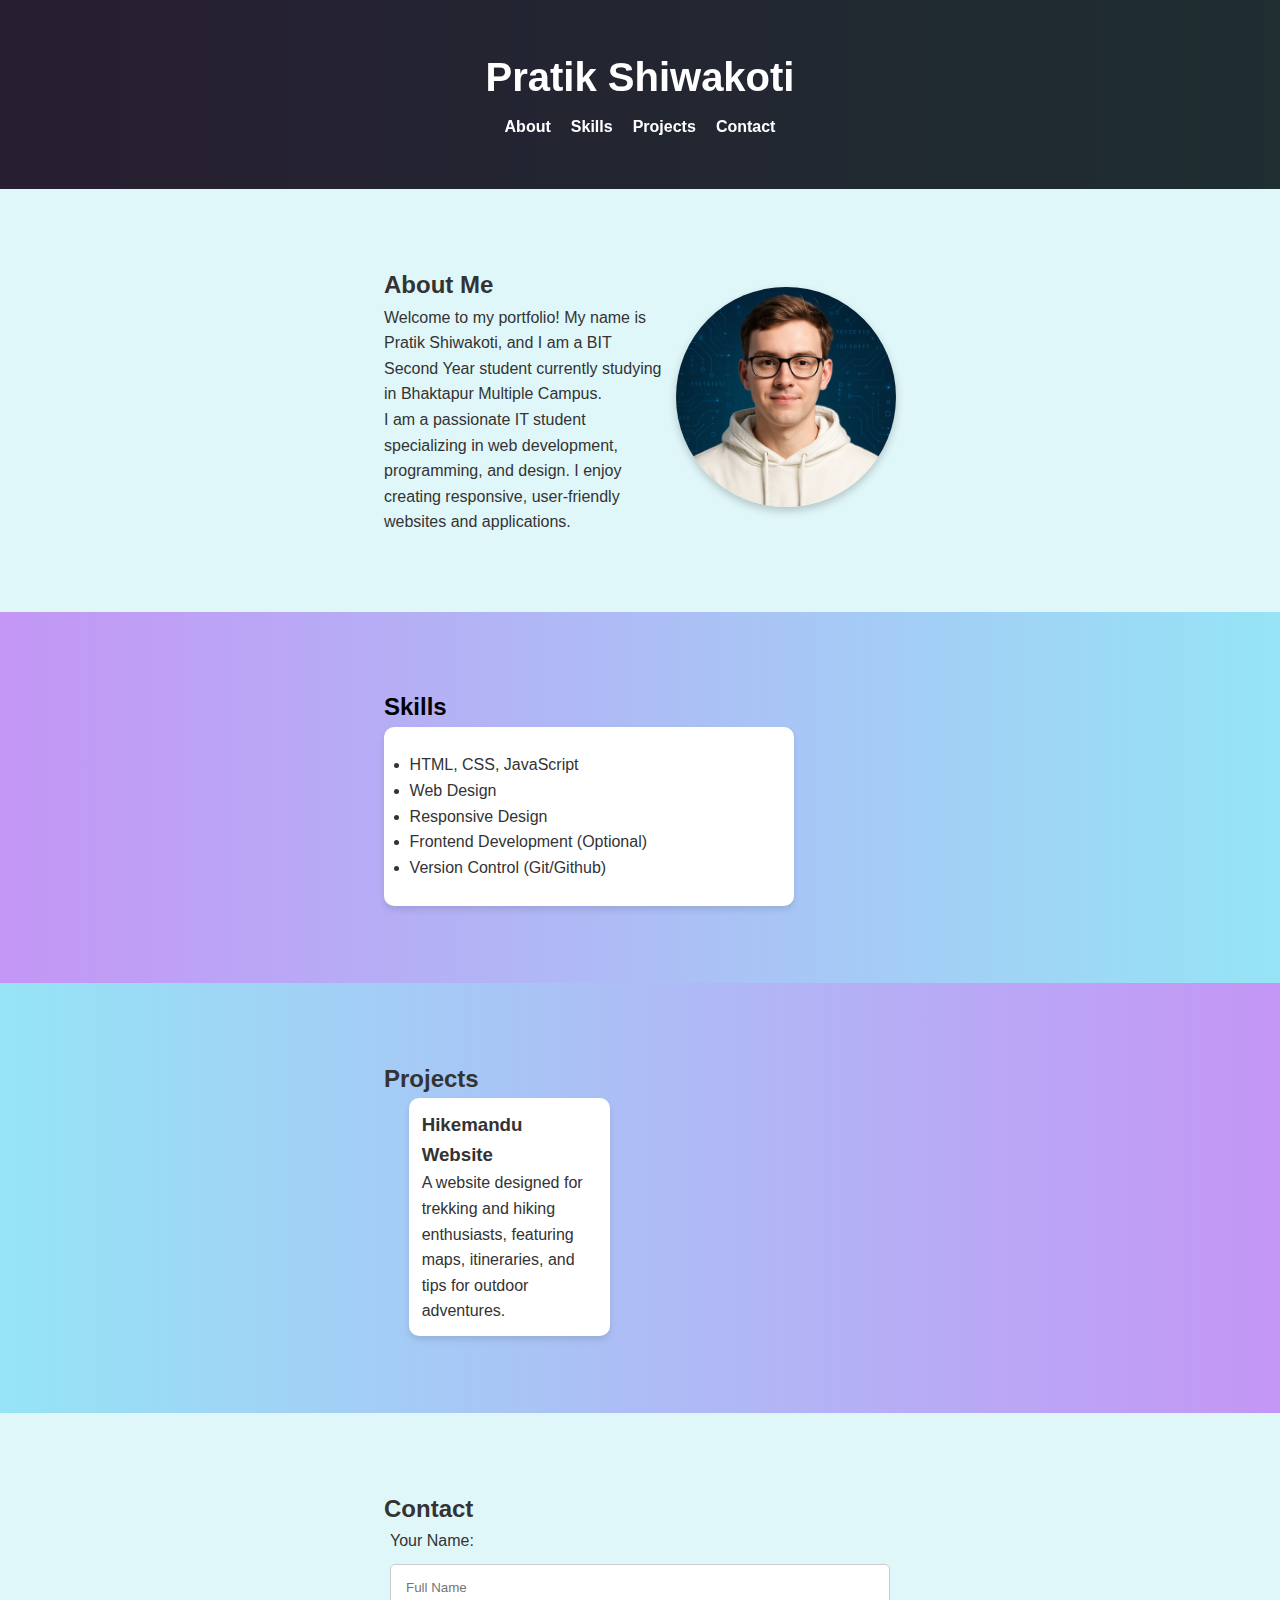
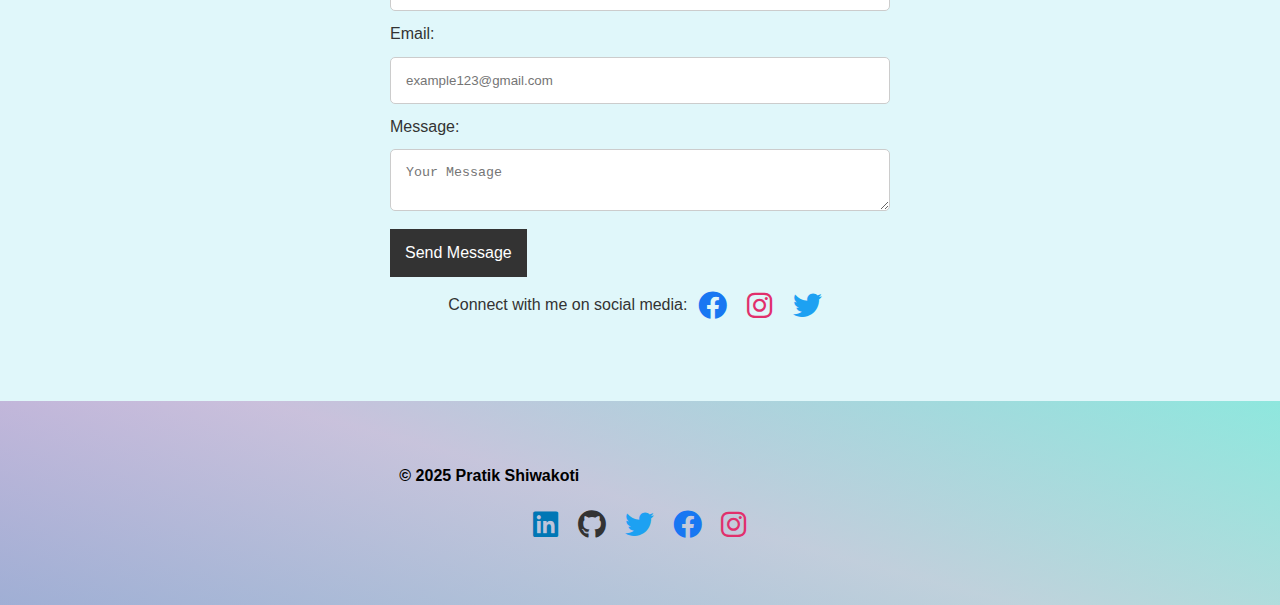
==== index.html @ 27e30dbe "Add files via upload" ====
<!DOCTYPE html>
<html lang="en">
<head>
  <meta charset="UTF-8">
  <meta name="viewport" content="width=device-width, initial-scale=1.0">
  <meta name="description" content="Portfolio of a BIT student">
  <title>Pratik Shiwakoti | Portfolio</title>
  <link rel="stylesheet" href="styles.css">
  <link href="https://cdnjs.cloudflare.com/ajax/libs/font-awesome/6.0.0-beta3/css/all.min.css" rel="stylesheet">
</head>
<body>
  <header>
    <div class="container">
      <h1>Pratik Shiwakoti</h1>
      <nav>
        <ul>
          <li><a href="#about">About</a></li>
          <li><a href="#skills">Skills</a></li>
          <li><a href="#projects">Projects</a></li>
          <li><a href="#contact">Contact</a></li>
        </ul>
      </nav>
    </div>
  </header>

  <section id="about" class="section">
    <div class="container about-container">
      <div class="about-text">
        <h2>About Me</h2>
        <p>Welcome to my portfolio! My name is Pratik Shiwakoti, and I am a BIT Second Year student currently studying in Bhaktapur Multiple Campus.</p>
        <p>I am a passionate IT student specializing in web development, programming, and design. I enjoy creating responsive, user-friendly websites and applications.</p>
      </div>
      <div class="about-image">
        <img src="profile.png" alt="Pratik Shiwakoti">
      </div>
    </div>
  </section>
  
  

  <section id="skills" class="section">
    <div class="container">
      <h2>Skills</h2>
      <div class="skill-card"><ul>
        <li>HTML, CSS, JavaScript</li>
        <li>Web Design</li>
        <li>Responsive Design</li>
        <li>Frontend Development (Optional)</li>
        <li>Version Control (Git/Github)</li>
      </ul>
    </div></div>
  </section>

  <section id="projects" class="section">
    <div class="container">
      <h2>Projects</h2>
      <div class="project-cards">
        <!-- Example project -->
        <div class="project-card">
          <h3>Hikemandu Website</h3>
          <p>A website designed for trekking and hiking enthusiasts, featuring maps, itineraries, and tips for outdoor adventures.</p>
        </div>
        <!-- Add more projects here -->
      </div>
    </div>
  </section>

  <section id="contact" class="section">
    <div class="container">
      <h2>Contact</h2>
      <form action="#" method="POST">
        <label for="name">Your Name:</label>
        <input placeholder="Full Name" type="text" id="name" name="name" required>
  
        <label for="email">Email:</label>
        <input placeholder="example123@gmail.com" type="email" id="email" name="email" required>
  
        <label for="message">Message:</label>
        <textarea placeholder="Your Message" id="message" name="message" required></textarea>
  
        <button type="submit">Send Message</button>
      </form>
  
      <div class="social-media">
        <p>Connect with me on social media:</p>
        <a href="https://www.facebook.com/your-profile" target="_blank">
          <i class="fab fa-facebook social-icon facebook"></i>
        </a>
        <a href="https://www.instagram.com/your-profile" target="_blank">
          <i class="fab fa-instagram social-icon instagram"></i>
        </a>
        <a href="https://www.twitter.com/your-profile" target="_blank">
          <i class="fab fa-twitter social-icon twitter"></i>
        </a>
        
      </div>
    </div>
  </section>
  
  <footer>
    <div class="container">
      <p class="marquee">&copy; 2025 Pratik Shiwakoti</p>
      <div class="social-media">
        <a href="https://www.linkedin.com/in/your-profile" target="_blank">
          <i class="fab fa-linkedin social-icon linkedin"></i>
        </a>
        <a href="https://github.com/your-profile" target="_blank">
          <i class="fab fa-github social-icon github"></i>
        </a>
        <a href="https://www.twitter.com/your-profile" target="_blank">
          <i class="fab fa-twitter social-icon twitter"></i>
        </a>
        <a href="https://www.facebook.com/your-profile" target="_blank">
          <i class="fab fa-facebook social-icon facebook"></i>
        </a>
        <a href="https://www.instagram.com/your-profile" target="_blank">
          <i class="fab fa-instagram social-icon instagram"></i>
        </a>
      </div>
    </div>
  </footer>
  <script src="script.js"></script>
</body>
</html>
---- styles.css ----
/* Reset default styles */
* {
    margin: 0;
    padding: 0;
    box-sizing: border-box;
    scroll-behavior: smooth;
}

/* Base Styling */
body {
    font-family: Arial, sans-serif;
    background: linear-gradient(to right, #c496f5, #96e4f5);
    color: black;
    line-height: 1.6;
    font-size: 1rem; /* Responsive font size */
}

/* Container */
.container {
    width: 50%;
    margin: auto;
    padding: 2% 5%; /* Relative padding */
    text-align: left;
}

/* Sticky Header */
header {
    background: rgba(0, 0, 0, 0.8);
    color: white;
    padding: 1.5% 0; /* Relative padding */
    position: sticky;
    top: 0;
    width: 100%;
    z-index: 1000;
}

header h1 {
    text-align: center;
    font-size: 2.5rem; /* Responsive font size */
}

/* Navigation */
nav ul {
    display: flex;
    justify-content: center;
    list-style: none;
    padding: 1%;
}

nav ul li {
    margin: 0 2%;
}

nav ul li a {
    color: white;
    text-decoration: none;
    font-weight: bold;
    transition: color 0.3s ease;
    font-size: 1rem; /* Responsive font size */
}

nav ul li a:hover {
    color: #ffcc00;
}

/* Sections */
section {
    padding: 4% 0; /* Relative padding */
    text-align: center;
}

/* Section-specific backgrounds */
#about {
    background: #e0f7fa;
    color: #333;
}

.about-container {
    display: flex;
    align-items: center; /* Align items in center */
    justify-content: space-between; /* Space between text and image */
    gap: 2%; /* Space between text and image */
}

.about-text {
    flex: 1; /* Allows text to take up remaining space */
}

.about-image img {
    width: 100%; /* Make image responsive */
    max-width: 220px; /* Limit max width */
    height: auto; /* Maintain aspect ratio */
    border-radius: 50%; /* Make image circular */
    object-fit: cover;
    box-shadow: 0 4px 8px rgba(0, 0, 0, 0.2);
}

#projects {
    background: linear-gradient(to right, #96e4f5, #c496f5);
    color: #333;
    width: auto;
}

#contact {
    background: #e0f7fa;
    color: #333;
}

/* Skill & Project Grid */
.skill-cards, .project-cards {
    display: grid;
    grid-template-columns: repeat(auto-fill, minmax(250px, 1fr));
    gap: 2%;
    justify-items: center;
}

.skill-card, .project-card {
    background: white;
    color: #333;
    padding: 5%;
    border-radius: 10px;
    box-shadow: 0 4px 6px rgba(0, 0, 0, 0.1);
    max-width: 80%;
}

/* Contact Form */
form {
    max-width: 500px;
    margin: auto;
}

form input, form textarea {
    width: 100%;
    padding: 3%;
    margin: 2% 0;
    border-radius: 5px;
    border: 1px solid #ccc;
}

form button {
    background: #333;
    color: white;
    padding: 3%;
    border: none;
    cursor: pointer;
    font-size: 1rem;
    transition: all 0.3s ease;
}

form button:hover {
    background: #555;
}

/* Social Media Icons */
.social-media {
    display: flex;
    justify-content: center;
    margin-top: 3%;
}

.social-media a {
    margin: 0 2%;
}

.social-icon {
    font-size: 1.8rem;
    transition: transform 0.3s ease;
}

.social-icon:hover {
    transform: scale(1.2);
}

/* Social Media Colors */
.social-icon.linkedin { color: #0077b5; }
.social-icon.github { color: #333; }
.social-icon.twitter { color: #1DA1F2; }
.social-icon.facebook { color: #1877F2; }
.social-icon.instagram { color: #E1306C; }

/* Footer */
footer {
    background: linear-gradient(15deg, rgba(135, 191, 191, 0.6), rgba(212, 209, 203, 0.6), rgba(137, 233, 206, 0.6));
    color: black;
    text-align: center;
    letter-spacing: normal;
    padding: 3%;
    font-size: 1rem; /* Responsive font size */
    display: flex;
    justify-content: center;
    align-items: center;
}

footer p {
    margin: 0; /* Remove default margin to ensure proper centering */
    font-weight: bold;
}
    /* Marquee Effect */
.marquee {
    display: inline-block;
    white-space: nowrap;
    overflow: hidden;
    animation: marquee 10s alternate-reverse infinite linear;
}

/* Marquee Animation */
@keyframes marquee {
    from {
        transform: translateX(100%);
    }
    to {
        transform: translateX(80%);
    }
}

/* Responsive Design */
@media (max-width: 768px) {
    .container {
        width: 90%;
        padding: 4%;
    }

    nav ul {
        flex-direction: column;
        align-items: center;
    }

    nav ul li {
        margin: 1% 0;
    }

    .skill-cards, .project-cards {
        grid-template-columns: 1fr;
    }

    .skill-card, .project-card {
        max-width: 100%;
    }

    header h1 {
        font-size: 2rem; /* Adjust header font size for smaller screens */
    }

    .about-container {
        flex-direction: column; /* Stack text and image for smaller screens */
        align-items: center;
    }

    .about-image img {
        width: 80%; /* Make image more responsive */
    }
}
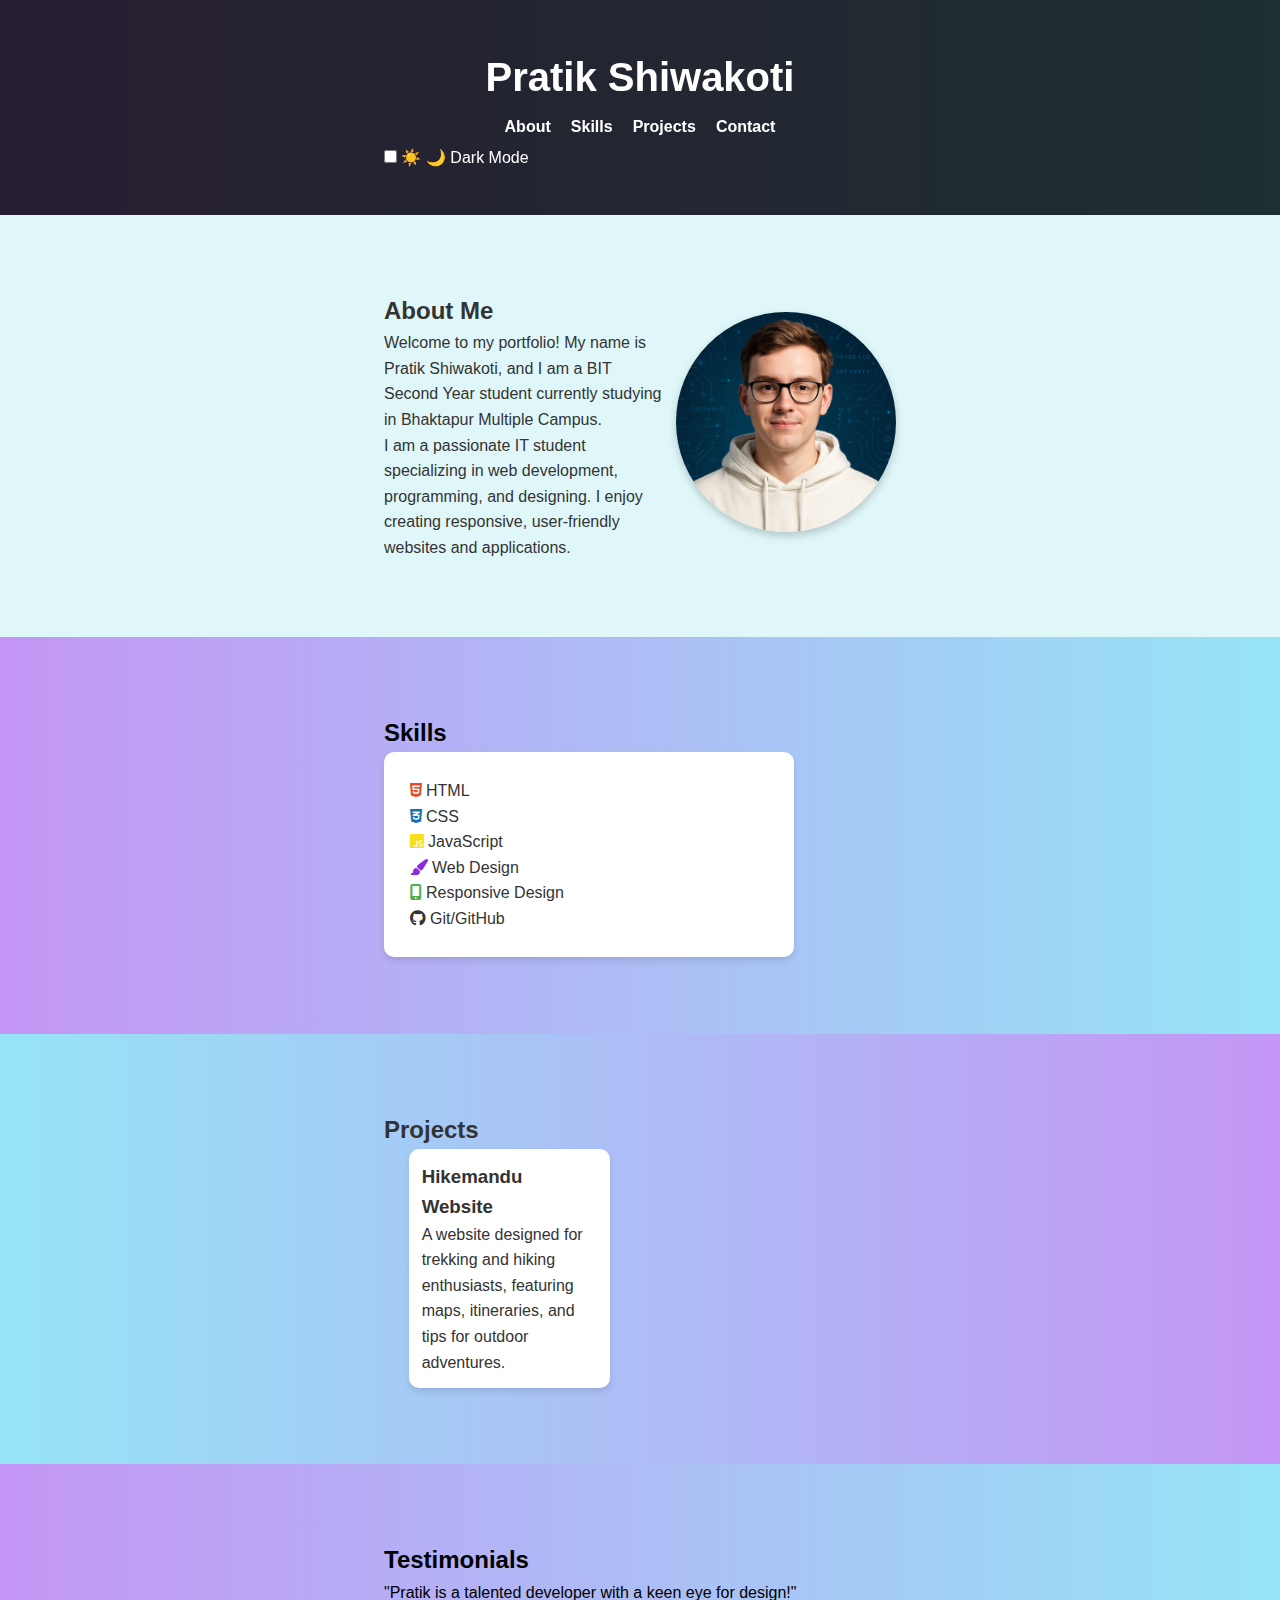
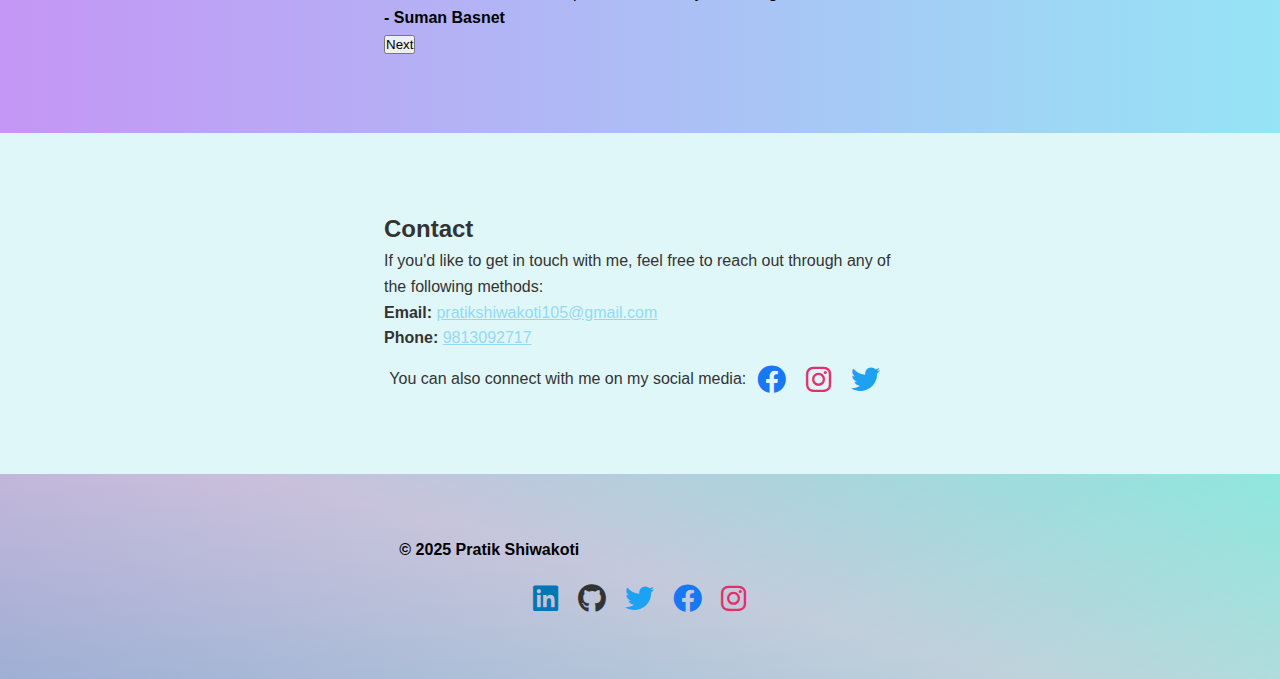
==== commit 59e8306c: "Update index.html" ====
--- a/index.html
+++ b/index.html
@@ -11,114 +11,130 @@
 <body>
   <header>
     <div class="container">
-      <h1>Pratik Shiwakoti</h1>
-      <nav>
+      <h1 id="header-title">Pratik Shiwakoti</h1>
+      <nav aria-label="Main Navigation">
         <ul>
-          <li><a href="#about">About</a></li>
-          <li><a href="#skills">Skills</a></li>
-          <li><a href="#projects">Projects</a></li>
-          <li><a href="#contact">Contact</a></li>
+          <li><a href="#about" aria-label="About section">About</a></li>
+          <li><a href="#skills" aria-label="Skills section">Skills</a></li>
+          <li><a href="#projects" aria-label="Projects section">Projects</a></li>
+          <li><a href="#contact" aria-label="Contact section">Contact</a></li>
         </ul>
       </nav>
+
+      <div class="dark-mode-container">
+        <label id="dark-mode-toggle" class="toggle-switch">
+            <input type="checkbox" id="dark-mode-checkbox">
+            <span class="slider">
+                <span class="icon">☀️</span> <!-- Default moon icon -->
+                <span class="icon sun">🌙</span> <!-- Hidden sun icon -->
+            </span>
+        </label>
+        <span id="mode-indicator" class="toggle-label">Dark Mode</span> <!-- Dynamic mode text -->
+    </div>
+       
     </div>
   </header>
 
-  <section id="about" class="section">
+  <section id="about" class="section" aria-labelledby="about-title">
     <div class="container about-container">
       <div class="about-text">
-        <h2>About Me</h2>
+        <h2 id="about-title">About Me</h2>
+        <div class="about" role="text">
         <p>Welcome to my portfolio! My name is Pratik Shiwakoti, and I am a BIT Second Year student currently studying in Bhaktapur Multiple Campus.</p>
-        <p>I am a passionate IT student specializing in web development, programming, and design. I enjoy creating responsive, user-friendly websites and applications.</p>
-      </div>
+        <p>I am a passionate IT student specializing in web development, programming, and designing. I enjoy creating responsive, user-friendly websites and applications.</p>
+      </div></div>
       <div class="about-image">
-        <img src="profile.png" alt="Pratik Shiwakoti">
-      </div>
-    </div>
-  </section>
-  
-  
-
-  <section id="skills" class="section">
-    <div class="container">
-      <h2>Skills</h2>
-      <div class="skill-card"><ul>
-        <li>HTML, CSS, JavaScript</li>
-        <li>Web Design</li>
-        <li>Responsive Design</li>
-        <li>Frontend Development (Optional)</li>
-        <li>Version Control (Git/Github)</li>
-      </ul>
-    </div></div>
-  </section>
-
-  <section id="projects" class="section">
-    <div class="container">
-      <h2>Projects</h2>
-      <div class="project-cards">
-        <!-- Example project -->
-        <div class="project-card">
-          <h3>Hikemandu Website</h3>
-          <p>A website designed for trekking and hiking enthusiasts, featuring maps, itineraries, and tips for outdoor adventures.</p>
-        </div>
-        <!-- Add more projects here -->
+        <img src="profile.png" alt="Profile picture of Pratik Shiwakoti" />
       </div>
     </div>
   </section>
 
-  <section id="contact" class="section">
+  <section id="skills" class="section" aria-labelledby="skills-title">
     <div class="container">
-      <h2>Contact</h2>
-      <form action="#" method="POST">
-        <label for="name">Your Name:</label>
-        <input placeholder="Full Name" type="text" id="name" name="name" required>
-  
-        <label for="email">Email:</label>
-        <input placeholder="example123@gmail.com" type="email" id="email" name="email" required>
-  
-        <label for="message">Message:</label>
-        <textarea placeholder="Your Message" id="message" name="message" required></textarea>
-  
-        <button type="submit">Send Message</button>
-      </form>
-  
-      <div class="social-media">
-        <p>Connect with me on social media:</p>
-        <a href="https://www.facebook.com/your-profile" target="_blank">
-          <i class="fab fa-facebook social-icon facebook"></i>
-        </a>
-        <a href="https://www.instagram.com/your-profile" target="_blank">
-          <i class="fab fa-instagram social-icon instagram"></i>
-        </a>
-        <a href="https://www.twitter.com/your-profile" target="_blank">
-          <i class="fab fa-twitter social-icon twitter"></i>
-        </a>
-        
+      <h2 id="skills-title">Skills</h2>
+      <div class="skill-card" role="list">
+        <div class="skill-item" role="listitem" aria-label="HTML Skill"><i class="fab fa-html5" style="color: #E44D26;"></i> HTML</div>
+        <div class="skill-item" role="listitem" aria-label="CSS Skill"><i class="fab fa-css3-alt" style="color: #1572B6;"></i> CSS</div>
+        <div class="skill-item" role="listitem" aria-label="JavaScript Skill"><i class="fab fa-js" style="color: #F7DF1E;"></i> JavaScript</div>
+        <div class="skill-item" role="listitem" aria-label="Web Design Skill"><i class="fas fa-paint-brush" style="color: #8A2BE2;"></i> Web Design</div>
+        <div class="skill-item" role="listitem" aria-label="Responsive Design Skill"><i class="fas fa-mobile-alt" style="color: #4CAF50;"></i> Responsive Design</div>
+        <div class="skill-item" role="listitem" aria-label="Git/GitHub Skill"><i class="fab fa-github" style="color: #333;"></i> Git/GitHub</div>
       </div>
     </div>
   </section>
-  
-  <footer>
+
+  <section id="projects" class="section" aria-labelledby="projects-title">
     <div class="container">
-      <p class="marquee">&copy; 2025 Pratik Shiwakoti</p>
+      <h2 id="projects-title">Projects</h2>
+      <div class="project-cards" role="list">
+        <div class="project-card" role="listitem" aria-labelledby="hikemandu-project">
+          <h3 id="hikemandu-project">Hikemandu Website</h3>
+          <p>A website designed for trekking and hiking enthusiasts, featuring maps, itineraries, and tips for outdoor adventures.</p>
+        </div>
+      </div>
+    </div>
+  </section>
+
+  <section id="testimonials" class="section" aria-labelledby="testimonials-title">
+    <div class="container">
+      <h2 id="testimonials-title">Testimonials</h2>
+      <div class="testimonial-container">
+        <p id="testimonial-text" aria-live="polite">"Pratik is a talented developer with a keen eye for design!"</p>
+        <h4 id="testimonial-author">- Suman Basnet</h4>
+        <button id="next-testimonial" aria-label="Next testimonial">Next</button>
+      </div>
+    </div>
+  </section>
+
+  <section id="contact" class="section" aria-labelledby="contact-title">
+    <div class="container">
+        <h2 id="contact-title">Contact</h2>
+        
+        <p>If you'd like to get in touch with me, feel free to reach out through any of the following methods:</p>
+
+        <div class="contact-info">
+            <p><strong>Email:</strong> <a style="color: #94daf4;" href="mailto:pratikshiwakoti105@gmail.com">pratikshiwakoti105@gmail.com</a></p>
+            <p><strong>Phone:</strong> <a style="color: #94daf4;" href="tel:9813092717">9813092717</a></p>
+        </div>
+
+      <div class="social-media" aria-labelledby="social-media-title">
+        <p id="social-media-title">You can also connect with me on my social media:</p>
+        <a href="https://facebook.com/Pratik.Shiwakoti.10" target="_blank" aria-label="Facebook Profile">
+          <i class="fab fa-facebook social-icon facebook"></i>
+        </a>
+        <a href="https://instagram.com/parr_tik" target="_blank" aria-label="Instagram Profile">
+          <i class="fab fa-instagram social-icon instagram"></i>
+        </a>
+        <a href="https://twitter.com/Pratik_Cwakoti" target="_blank" aria-label="Twitter Profile">
+          <i class="fab fa-twitter social-icon twitter"></i>
+        </a>
+      </div>
+    </div>
+  </section>
+
+  <footer aria-labelledby="footer-title">
+    <div class="container">
+      <p id="footer-title" class="marquee" aria-live="polite">&copy; 2025 Pratik Shiwakoti</p>
       <div class="social-media">
-        <a href="https://www.linkedin.com/in/your-profile" target="_blank">
+        <a href="https://www.linkedin.com/in/your-profile" target="_blank" aria-label="LinkedIn Profile">
           <i class="fab fa-linkedin social-icon linkedin"></i>
         </a>
-        <a href="https://github.com/your-profile" target="_blank">
+        <a href="https://github.com/your-profile" target="_blank" aria-label="GitHub Profile">
           <i class="fab fa-github social-icon github"></i>
         </a>
-        <a href="https://www.twitter.com/your-profile" target="_blank">
+        <a href="https://twitter.com/Pratik_Cwakoti" target="_blank" aria-label="Twitter Profile">
           <i class="fab fa-twitter social-icon twitter"></i>
         </a>
-        <a href="https://www.facebook.com/your-profile" target="_blank">
+        <a href="https://facebook.com/Pratik.Shiwakoti.10" target="_blank" aria-label="Facebook Profile">
           <i class="fab fa-facebook social-icon facebook"></i>
         </a>
-        <a href="https://www.instagram.com/your-profile" target="_blank">
+        <a href="https://instagram.com/parr_tik" target="_blank" aria-label="Instagram Profile">
           <i class="fab fa-instagram social-icon instagram"></i>
         </a>
       </div>
     </div>
   </footer>
+
   <script src="script.js"></script>
 </body>
-</html>  +</html>
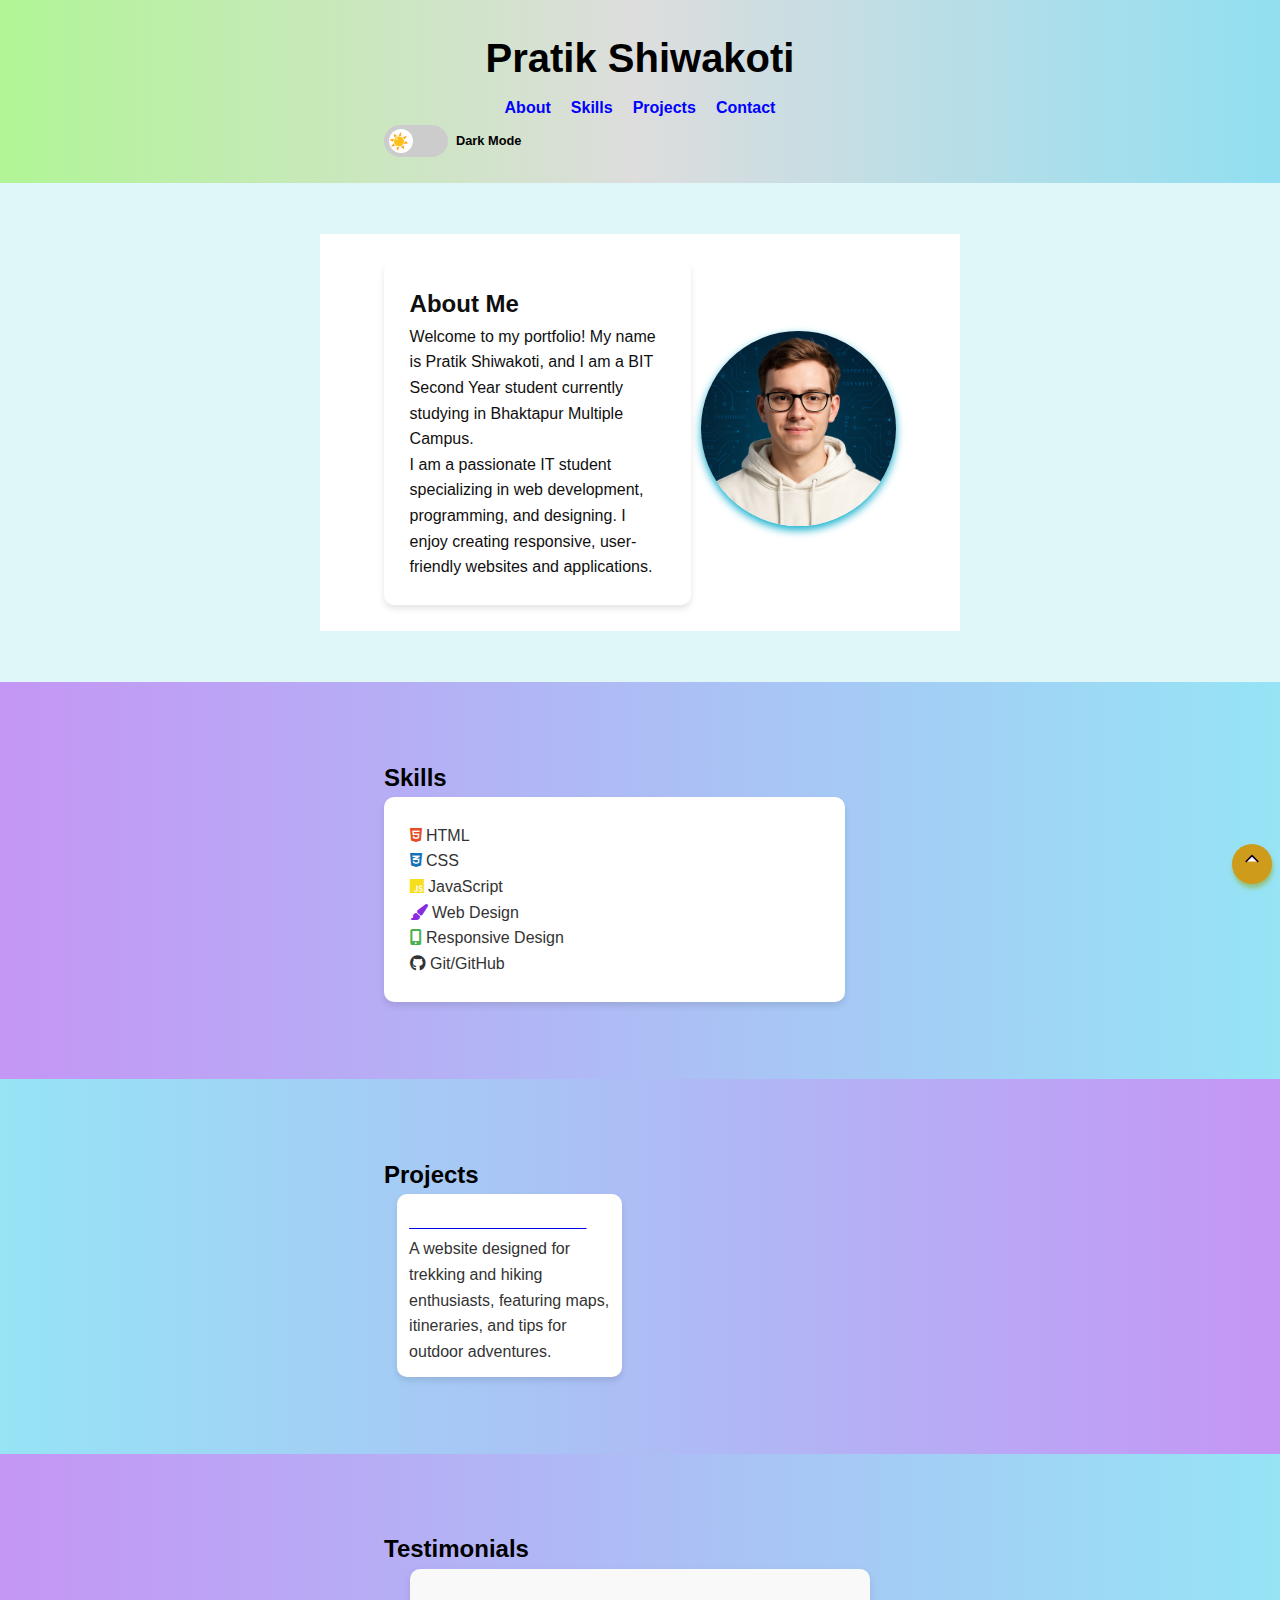
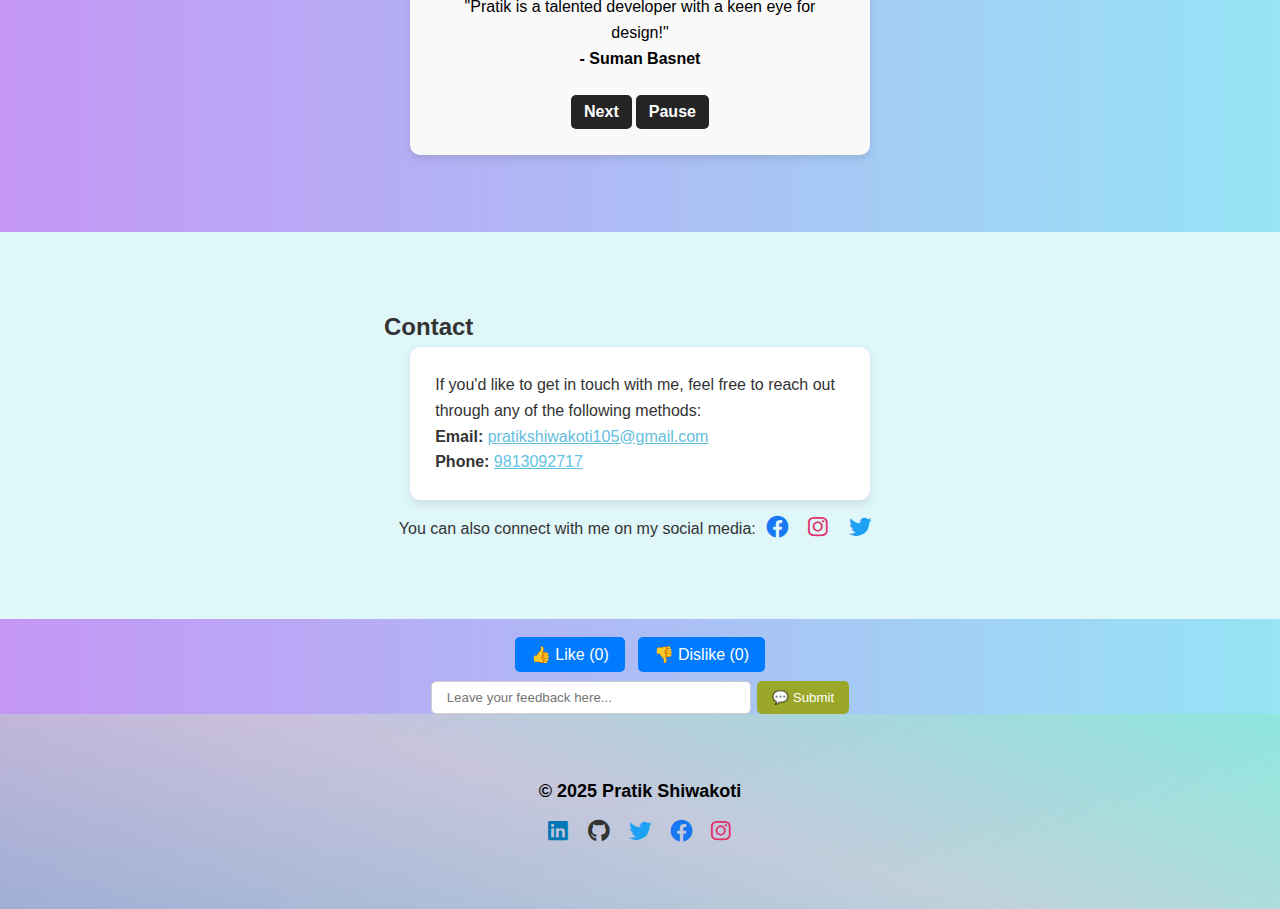
==== commit dc9f948c: "Update index.html" ====
--- a/index.html
+++ b/index.html
@@ -6,6 +6,7 @@
   <meta name="description" content="Portfolio of a BIT student">
   <title>Pratik Shiwakoti | Portfolio</title>
   <link rel="stylesheet" href="styles.css">
+  <link href="https://fonts.googleapis.com/css2?family=Roboto:wght@400;500&display=swap" rel="stylesheet">
   <link href="https://cdnjs.cloudflare.com/ajax/libs/font-awesome/6.0.0-beta3/css/all.min.css" rel="stylesheet">
 </head>
 <body>
@@ -20,7 +21,7 @@
           <li><a href="#contact" aria-label="Contact section">Contact</a></li>
         </ul>
       </nav>
-
+<!-- Dark Mode Toggle -->
       <div class="dark-mode-container">
         <label id="dark-mode-toggle" class="toggle-switch">
             <input type="checkbox" id="dark-mode-checkbox">
@@ -30,8 +31,7 @@
             </span>
         </label>
         <span id="mode-indicator" class="toggle-label">Dark Mode</span> <!-- Dynamic mode text -->
-    </div>
-       
+    </div> 
     </div>
   </header>
 
@@ -44,7 +44,7 @@
         <p>I am a passionate IT student specializing in web development, programming, and designing. I enjoy creating responsive, user-friendly websites and applications.</p>
       </div></div>
       <div class="about-image">
-        <img src="profile.png" alt="Profile picture of Pratik Shiwakoti" />
+        <img src="profile.png" data-src="profile.png" class="lazy" loading="lazy" alt="Profile picture of Pratik Shiwakoti" />
       </div>
     </div>
   </section>
@@ -68,7 +68,9 @@
       <h2 id="projects-title">Projects</h2>
       <div class="project-cards" role="list">
         <div class="project-card" role="listitem" aria-labelledby="hikemandu-project">
-          <h3 id="hikemandu-project">Hikemandu Website</h3>
+          <a href="https://pratik-shiwakoti.github.io/hikemandu/" target="_blank">
+            <h3 id="hikemandu-project" style="color: white;"> Hikemandu Website</h3>
+        </a>        
           <p>A website designed for trekking and hiking enthusiasts, featuring maps, itineraries, and tips for outdoor adventures.</p>
         </div>
       </div>
@@ -82,6 +84,7 @@
         <p id="testimonial-text" aria-live="polite">"Pratik is a talented developer with a keen eye for design!"</p>
         <h4 id="testimonial-author">- Suman Basnet</h4>
         <button id="next-testimonial" aria-label="Next testimonial">Next</button>
+        <button id="testimonial-control" aria-label="Pause/Play testimonials">Pause</button>
       </div>
     </div>
   </section>
@@ -89,14 +92,13 @@
   <section id="contact" class="section" aria-labelledby="contact-title">
     <div class="container">
         <h2 id="contact-title">Contact</h2>
-        
+        <div class="contact-container">
         <p>If you'd like to get in touch with me, feel free to reach out through any of the following methods:</p>
-
         <div class="contact-info">
-            <p><strong>Email:</strong> <a style="color: #94daf4;" href="mailto:pratikshiwakoti105@gmail.com">pratikshiwakoti105@gmail.com</a></p>
-            <p><strong>Phone:</strong> <a style="color: #94daf4;" href="tel:9813092717">9813092717</a></p>
+            <p><strong>Email:</strong> <a style="color: #64bede;" href="mailto:pratikshiwakoti105@gmail.com">pratikshiwakoti105@gmail.com</a></p>
+            <p><strong>Phone:</strong> <a style="color: #64c3e5;" href="tel:9813092717">9813092717</a></p>
         </div>
-
+</div>
       <div class="social-media" aria-labelledby="social-media-title">
         <p id="social-media-title">You can also connect with me on my social media:</p>
         <a href="https://facebook.com/Pratik.Shiwakoti.10" target="_blank" aria-label="Facebook Profile">
@@ -111,6 +113,45 @@
       </div>
     </div>
   </section>
+<!-- Like & Dislike Section -->
+<div class="feedback-container">
+  <button id="like-btn">👍 Like (<span id="like-count">0</span>)</button>
+  <button id="dislike-btn">👎 Dislike (<span id="dislike-count">0</span>)</button>
+</div>
+
+<!-- Feedback Form -->
+<form id="feedback-form">
+  <input type="text" id="feedback-text" placeholder="Leave your feedback here..." required>
+  <button type="submit">💬 Submit</button>
+</form>
+<!-- Popup Notification -->
+<div id="popup-message" class="popup-message"></div>
+
+<!-- Admin Dashboard (Hidden by Default) -->
+<section id="admin-dashboard" class="hidden">
+  <h2 style="color: black;">Admin Dashboard</h2>
+  <p>Total Likes: <span id="admin-like-count">0</span></p>
+  <p>Total Dislikes: <span id="admin-dislike-count">0</span></p>
+
+  <!-- Feedback List -->
+  <h3>Anonymous Feedback</h3>
+  <select id="feedback-filter">
+      <option value="all">All</option>
+      <option value="latest">Latest</option>
+      <option value="oldest">Oldest</option>
+  </select>
+  <ul id="feedback-list"></ul>
+</section>
+
+<!-- Scroll Progress Bar (Placed at the top of the page) -->
+<div id="scroll-progress-bar"></div>
+
+<!-- Scroll to Top Button -->
+<button id="scroll-to-top" aria-label="Scroll to top">
+  <svg xmlns="http://www.w3.org/2000/svg" width="24" height="24" fill="none" viewBox="0 0 24 24" stroke="currentColor">
+      <path stroke-linecap="round" stroke-linejoin="round" stroke-width="2" d="M19 9l-7-7-7 7"></path>
+  </svg>
+</button>
 
   <footer aria-labelledby="footer-title">
     <div class="container">
--- a/styles.css
+++ b/styles.css
@@ -1,252 +1 @@
-/* Reset default styles */
-* {
-    margin: 0;
-    padding: 0;
-    box-sizing: border-box;
-    scroll-behavior: smooth;
-}
-
-/* Base Styling */
-body {
-    font-family: Arial, sans-serif;
-    background: linear-gradient(to right, #c496f5, #96e4f5);
-    color: black;
-    line-height: 1.6;
-    font-size: 1rem; /* Responsive font size */
-}
-
-/* Container */
-.container {
-    width: 50%;
-    margin: auto;
-    padding: 2% 5%; /* Relative padding */
-    text-align: left;
-}
-
-/* Sticky Header */
-header {
-    background: rgba(0, 0, 0, 0.8);
-    color: white;
-    padding: 1.5% 0; /* Relative padding */
-    position: sticky;
-    top: 0;
-    width: 100%;
-    z-index: 1000;
-}
-
-header h1 {
-    text-align: center;
-    font-size: 2.5rem; /* Responsive font size */
-}
-
-/* Navigation */
-nav ul {
-    display: flex;
-    justify-content: center;
-    list-style: none;
-    padding: 1%;
-}
-
-nav ul li {
-    margin: 0 2%;
-}
-
-nav ul li a {
-    color: white;
-    text-decoration: none;
-    font-weight: bold;
-    transition: color 0.3s ease;
-    font-size: 1rem; /* Responsive font size */
-}
-
-nav ul li a:hover {
-    color: #ffcc00;
-}
-
-/* Sections */
-section {
-    padding: 4% 0; /* Relative padding */
-    text-align: center;
-}
-
-/* Section-specific backgrounds */
-#about {
-    background: #e0f7fa;
-    color: #333;
-}
-
-.about-container {
-    display: flex;
-    align-items: center; /* Align items in center */
-    justify-content: space-between; /* Space between text and image */
-    gap: 2%; /* Space between text and image */
-}
-
-.about-text {
-    flex: 1; /* Allows text to take up remaining space */
-}
-
-.about-image img {
-    width: 100%; /* Make image responsive */
-    max-width: 220px; /* Limit max width */
-    height: auto; /* Maintain aspect ratio */
-    border-radius: 50%; /* Make image circular */
-    object-fit: cover;
-    box-shadow: 0 4px 8px rgba(0, 0, 0, 0.2);
-}
-
-#projects {
-    background: linear-gradient(to right, #96e4f5, #c496f5);
-    color: #333;
-    width: auto;
-}
-
-#contact {
-    background: #e0f7fa;
-    color: #333;
-}
-
-/* Skill & Project Grid */
-.skill-cards, .project-cards {
-    display: grid;
-    grid-template-columns: repeat(auto-fill, minmax(250px, 1fr));
-    gap: 2%;
-    justify-items: center;
-}
-
-.skill-card, .project-card {
-    background: white;
-    color: #333;
-    padding: 5%;
-    border-radius: 10px;
-    box-shadow: 0 4px 6px rgba(0, 0, 0, 0.1);
-    max-width: 80%;
-}
-
-/* Contact Form */
-form {
-    max-width: 500px;
-    margin: auto;
-}
-
-form input, form textarea {
-    width: 100%;
-    padding: 3%;
-    margin: 2% 0;
-    border-radius: 5px;
-    border: 1px solid #ccc;
-}
-
-form button {
-    background: #333;
-    color: white;
-    padding: 3%;
-    border: none;
-    cursor: pointer;
-    font-size: 1rem;
-    transition: all 0.3s ease;
-}
-
-form button:hover {
-    background: #555;
-}
-
-/* Social Media Icons */
-.social-media {
-    display: flex;
-    justify-content: center;
-    margin-top: 3%;
-}
-
-.social-media a {
-    margin: 0 2%;
-}
-
-.social-icon {
-    font-size: 1.8rem;
-    transition: transform 0.3s ease;
-}
-
-.social-icon:hover {
-    transform: scale(1.2);
-}
-
-/* Social Media Colors */
-.social-icon.linkedin { color: #0077b5; }
-.social-icon.github { color: #333; }
-.social-icon.twitter { color: #1DA1F2; }
-.social-icon.facebook { color: #1877F2; }
-.social-icon.instagram { color: #E1306C; }
-
-/* Footer */
-footer {
-    background: linear-gradient(15deg, rgba(135, 191, 191, 0.6), rgba(212, 209, 203, 0.6), rgba(137, 233, 206, 0.6));
-    color: black;
-    text-align: center;
-    letter-spacing: normal;
-    padding: 3%;
-    font-size: 1rem; /* Responsive font size */
-    display: flex;
-    justify-content: center;
-    align-items: center;
-}
-
-footer p {
-    margin: 0; /* Remove default margin to ensure proper centering */
-    font-weight: bold;
-}
-    /* Marquee Effect */
-.marquee {
-    display: inline-block;
-    white-space: nowrap;
-    overflow: hidden;
-    animation: marquee 10s alternate-reverse infinite linear;
-}
-
-/* Marquee Animation */
-@keyframes marquee {
-    from {
-        transform: translateX(100%);
-    }
-    to {
-        transform: translateX(80%);
-    }
-}
-
-/* Responsive Design */
-@media (max-width: 768px) {
-    .container {
-        width: 90%;
-        padding: 4%;
-    }
-
-    nav ul {
-        flex-direction: column;
-        align-items: center;
-    }
-
-    nav ul li {
-        margin: 1% 0;
-    }
-
-    .skill-cards, .project-cards {
-        grid-template-columns: 1fr;
-    }
-
-    .skill-card, .project-card {
-        max-width: 100%;
-    }
-
-    header h1 {
-        font-size: 2rem; /* Adjust header font size for smaller screens */
-    }
-
-    .about-container {
-        flex-direction: column; /* Stack text and image for smaller screens */
-        align-items: center;
-    }
-
-    .about-image img {
-        width: 80%; /* Make image more responsive */
-    }
-}
+*,body,header{padding:0}.social-media,nav ul{justify-content:center}*,body,footer p{margin:0}.sun,input:checked+.slider .icon{opacity:0}*{box-sizing:border-box;scroll-behavior:smooth}body{font-family:Arial,sans-serif;background:linear-gradient(to right,#c496f5,#96e4f5);line-height:1.6;font-size:1rem}.container{width:50%;margin:auto;padding:2% 5%;text-align:left}.about-text,.project-card,.skill-card{padding:5%;border-radius:10px;box-shadow:0 4px 6px rgba(0,0,0,.1)}#footer-title,footer,header h1,section{text-align:center}header{background:linear-gradient(to right,#b1f596,#ddd,#91dff1);color:none;position:static;width:100%;z-index:1000}header h1{font-size:2.5rem}header h1:hover{color:#16d0de}nav ul{display:flex;list-style:none;padding:1%}.social-media a,nav ul li{margin:0 2%}nav ul li a{color:#00f;text-decoration:none;font-weight:700;transition:color .3s;font-size:1rem}.dark-mode nav ul li a:hover,nav ul li a:hover{color:#fc0}section{padding:4% 0}#about,#contact{background:#e0f7fa;color:#333}.about-container{display:flex;align-items:center;justify-content:space-between;gap:2%;background:#fff}.about-text{flex:1;background:0 0;color:#100f0f;max-width:80%;min-width:60%}.about-image img{width:100%;max-width:220px;height:auto;border-radius:50%;object-fit:cover;box-shadow:0 4px 8px #11aecd}#projects{background:linear-gradient(to right,#96e4f5,#c496f5);color:#000;width:auto}.project-cards,.skill-cards{display:grid;grid-template-columns:repeat(auto-fill,minmax(250px,1fr));gap:2%;justify-items:center}.project-card,.skill-card{background:#fff;color:#333;max-width:90%;min-width:50%}.dark-mode,.dark-mode nav ul li a{color:#e0e0e0}.social-media{display:flex;margin-top:3%}.social-icon{font-size:1.4rem;transition:transform .3s}.icon,footer{font-size:1rem}.social-icon:hover{transform:scale(1.2)}.dark-mode-toggle label::before,.slider::before{content:"";border-radius:50%;left:.3rem;top:50%;transform:translateY(-50%)}.social-icon.linkedin{color:#0077b5}.social-icon.github{color:#333}.social-icon.twitter{color:#1da1f2}.social-icon.facebook{color:#1877f2}.social-icon.instagram{color:#e1306c}footer{background:linear-gradient(15deg,rgba(135,191,191,.6),rgba(212,209,203,.6),rgba(137,233,206,.6));color:#000;letter-spacing:normal;padding:3%;display:flex;justify-content:center;align-items:center}footer p{font-weight:700}#footer-title{margin:0 auto;display:block;font-size:clamp(14px, 3vw, 18px)}.dark-mode-toggle{position:fixed;top:2vh;right:2vw}.dark-mode-toggle input,.hidden{display:none}.dark-mode-toggle label{cursor:pointer;background:#ddd;width:3rem;height:1.5rem;border-radius:50px;position:relative;display:block;transition:.3s}.dark-mode-toggle label::before{position:absolute;width:1.2rem;height:1.2rem;background:#fff;transition:left .3s}input:checked+label{background:#444}input:checked+label::before{background:#ffeb3b}.toggle-switch{position:relative;display:inline-block;width:4rem;height:2rem}.icon,.slider,.slider::before{position:absolute;transition:.4s}.toggle-switch input{opacity:0;width:0;height:0}.slider{cursor:pointer;top:0;left:0;right:0;bottom:0;background-color:#ccc;border-radius:30px;display:flex;align-items:center;justify-content:space-between;padding:.3rem}.sun{right:.5rem}.slider::before{height:1.5rem;width:1.5rem;background-color:#fff}input:checked+.slider{background-color:#222}input:checked+.slider .sun{opacity:1}input:checked+.slider::before{transform:translate(1.7rem,-50%)}.dark-mode-container{display:flex;align-items:center;gap:.5rem}.toggle-label{font-size:clamp(12px, 1vw, 16px);font-weight:700}.dark-mode{background:linear-gradient(to right,#121212,#1e1e1e)}.dark-mode section{background:linear-gradient(to right,#222,#1a1a1a);color:#e0e0e0}.dark-mode .skill-card,.dark-mode .testimonial-container{background:#525151;color:#fff;box-shadow:8px 4px 8px rgba(202,20,20,.815)}.dark-mode .about-container,.dark-mode .project-card{color:#f0f0f0;box-shadow:8px 4px 8px rgba(155,150,9,.815)}.dark-mode .project-card{background:#333}.dark-mode footer{background:linear-gradient(15deg,rgba(98,97,97,.919),rgba(13,13,13,.1),rgba(98,97,97,.919));color:#ddd}.dark-mode header{background:linear-gradient(to right,rgba(98,97,97,.919),rgba(13,13,13,.1),rgba(98,97,97,.919));color:#e0e0e0}.dark-mode #contact{background:#293131;color:#fff}.dark-mode #projects{background:#424747;color:#e0e0e0}.dark-mode #about{background:#01011f;color:#e0e0e0}.dark-mode .about-container{background:#5a5b5b}.dark-mode .about-text{background:#5a5b5b;color:#fff;box-shadow:8px 4px 8px rgba(202,20,20,.815)}.dark-mode .about-text p{color:#fff}.feedback-container{display:flex;gap:1vw;justify-content:center;margin-top:2vh}.feedback-container button{background:#007bff;color:#fff;border:none;padding:.5em 1em;cursor:pointer;font-size:clamp(.875rem, 2vw, 1rem);border-radius:5px;transition:background .3s;margin-top:0}.feedback-container button:hover{background:#0056b3}.feedback-container button.active{background:#28a745;transform:scale(1.1)}#feedback-form{display:flex;justify-content:center;gap:.5vw;margin-top:1vh}#feedback-text{padding:.6em 1.1em;width:20rem;border-radius:5px;border:1px solid #ccc}#feedback-form button{background:#9aa728;color:#fff;padding:.6em 1.1em;border:none;cursor:pointer;border-radius:5px}#feedback-form button:hover{background:#218838}.popup-message{position:fixed;top:20px;left:50%;transform:translateX(-50%);background:#303930;color:#fff;padding:.5em 1em;border-radius:5px;box-shadow:0 0 10px #19d442;display:none;font-size:clamp(1rem, 2vw, 1.25rem);transition:opacity .5s ease-in-out;z-index:1000}.contact-container,.testimonial-container{max-width:90%;margin:0 auto;padding:2vw;border-radius:10px;box-shadow:0 4px 8px rgba(0,0,0,.1)}#admin-dashboard{background:linear-gradient(90deg,#f4a32b,#ef5d30);color:#fff;padding:2vw;border-radius:10px;position:fixed;top:50px;right:20px;width:80%;max-width:300px;box-shadow:0 4px 8px rgba(0,0,0,.2);z-index:999}#scroll-progress-bar{position:fixed;top:0;left:0;width:0;height:6px;background-color:#3498db;z-index:9999;transition:width .1s}.testimonial-container{text-align:center;background:#f9f9f9}.contact-container{text-align:left;background:#fff}#next-testimonial,#testimonial-control{background:#242425;border:none;padding:.5em .8em;font-size:clamp(.9rem, 2vw, 1rem);font-weight:700;transition:background .3s,transform .2s;margin-top:1.5rem;color:#fff;cursor:pointer}.dark-mode .contact-container{background:#222;color:#f0f0f0;box-shadow:8px 4px 8px rgba(155,150,9,.815)}.dark-mode .testimonial-container p{font-size:clamp(1rem, 2vw, 1.25rem);color:#fff;margin-bottom:1rem;line-height:1.6;font-weight:400;padding:0 2vw}.dark-mode .testimonial-container h4{font-size:clamp(1rem, 2vw, 1.2rem);color:#d1e93c;font-weight:600;margin-top:.5rem}#next-testimonial{border-radius:5px;gap:1vw}#testimonial-control{border-radius:5px}#next-testimonial:hover,#testimonial-control:hover{background:#0056b3;transform:scale(1.05)}#next-testimonial:focus{outline:#ffcc00 solid 3px;outline-offset:2px}#next-testimonial:active{background:#004494;transform:scale(.98)}@media (max-width:768px){.container{width:90%;padding:4%}.about-container,nav ul{flex-direction:column;align-items:center}nav ul li{margin:1% 0}.project-cards,.skill-cards{grid-template-columns:1fr}.project-card,.skill-card{max-width:100%}header h1{font-size:2rem}.about-image img{width:80%}.testimonial-container{max-width:100%;padding:2vw}.testimonial-container h4,.testimonial-container p{font-size:clamp(1rem, 3vw, 1.2rem)}#next-testimonial{padding:.8em 1.5em;font-size:clamp(.8rem, 2.5vw, 1rem)}}#scroll-to-top{position:fixed;bottom:1rem;right:.5rem;background-color:#ce9b1b;color:#fff;border:none;border-radius:50%;padding:10px;cursor:pointer;font-size:1.2rem;box-shadow:1px 4px 4px rgba(146,167,29,.556);transition:background-color .3s,transform .3s;display:flex;align-items:center;justify-content:center;z-index:1000}#scroll-to-top:hover{background-color:#2980b9;transform:scale(1.1)}#scroll-to-top:focus{outline:0;box-shadow:0 0 10px rgba(52,152,219,.7)}#scroll-to-top svg{width:20px;height:20px;fill:white;stroke:rgb(16,2,42);stroke-width:.4rem}
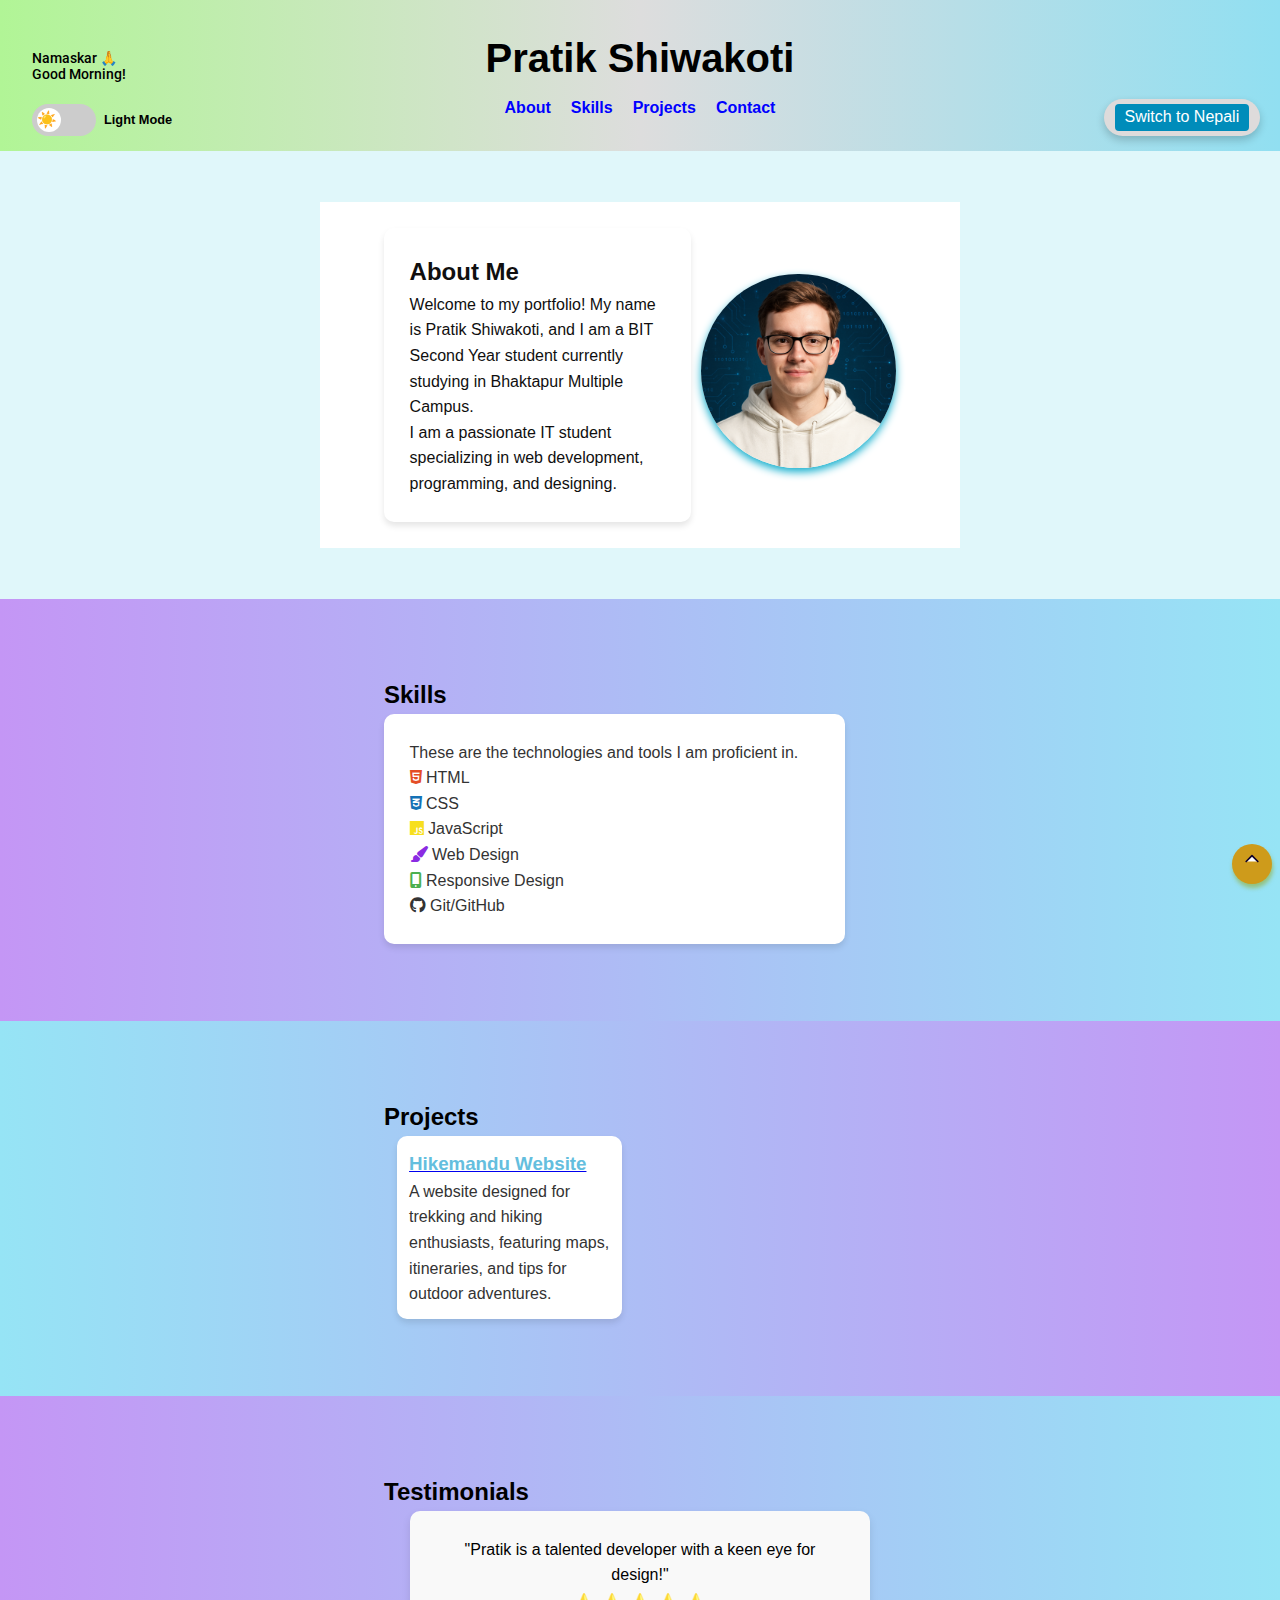
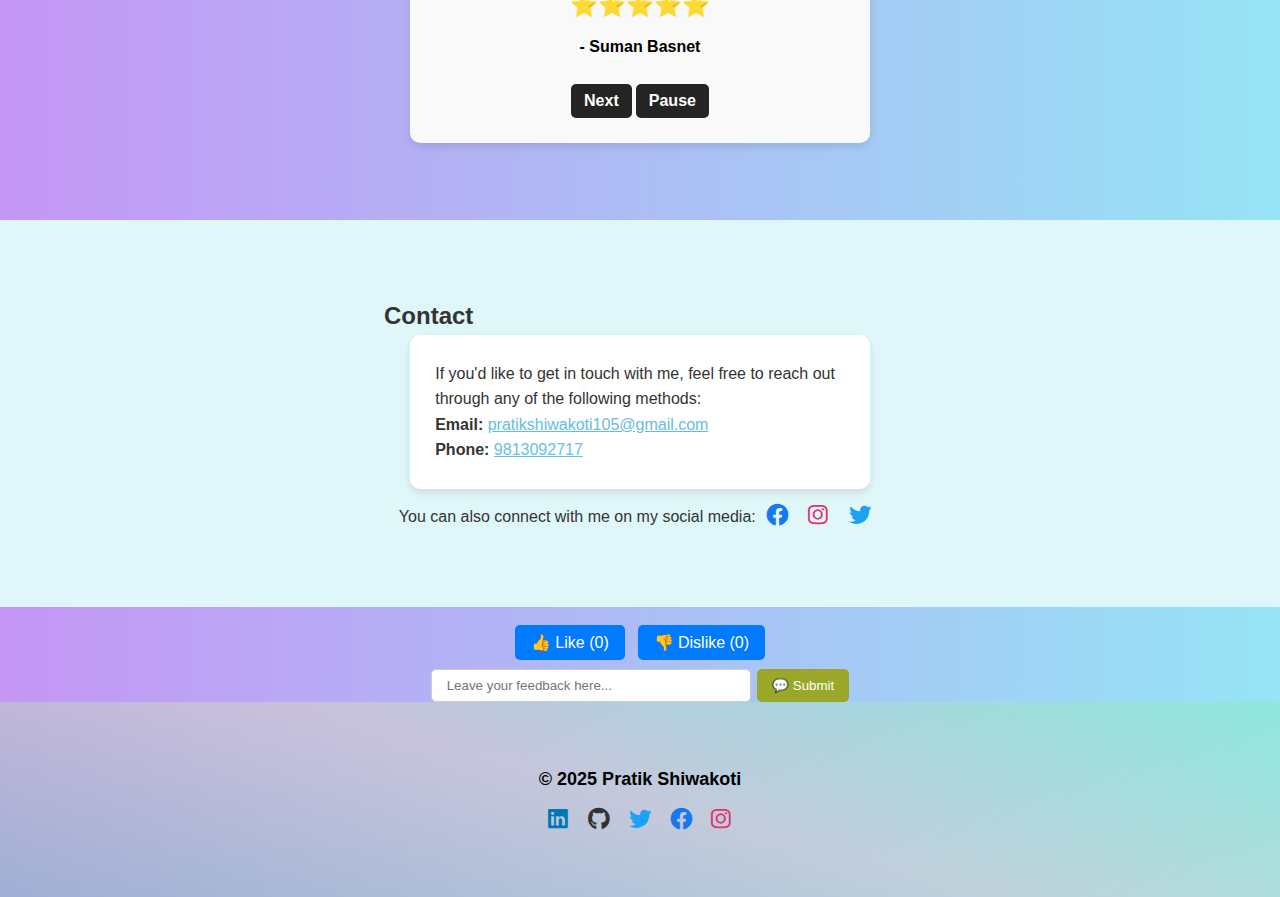
==== commit ebc2f109: "Update index.html" ====
--- a/index.html
+++ b/index.html
@@ -21,6 +21,9 @@
           <li><a href="#contact" aria-label="Contact section">Contact</a></li>
         </ul>
       </nav>
+      <div id="greeting" class="greeting-message" aria-label="Greeting message">Namaskar 🙏</div>
+
+
 <!-- Dark Mode Toggle -->
       <div class="dark-mode-container">
         <label id="dark-mode-toggle" class="toggle-switch">
@@ -32,6 +35,10 @@
         </label>
         <span id="mode-indicator" class="toggle-label">Dark Mode</span> <!-- Dynamic mode text -->
     </div> 
+    <!-- Language Switcher -->
+    <div class="language-switcher">
+      <button id="language-toggle" aria-label="Switch Language">Switch to Nepali</button>
+    </div>
     </div>
   </header>
 
@@ -40,9 +47,10 @@
       <div class="about-text">
         <h2 id="about-title">About Me</h2>
         <div class="about" role="text">
-        <p>Welcome to my portfolio! My name is Pratik Shiwakoti, and I am a BIT Second Year student currently studying in Bhaktapur Multiple Campus.</p>
-        <p>I am a passionate IT student specializing in web development, programming, and designing. I enjoy creating responsive, user-friendly websites and applications.</p>
-      </div></div>
+          <p id="about-description1">Welcome to my portfolio! My name is Pratik Shiwakoti, and I am a BIT Second Year student currently studying in Bhaktapur Multiple Campus.</p>
+          <p id="about-description2">I am a passionate IT student specializing in web development, programming, and designing.</p>
+        </div>
+      </div>
       <div class="about-image">
         <img src="profile.png" data-src="profile.png" class="lazy" loading="lazy" alt="Profile picture of Pratik Shiwakoti" />
       </div>
@@ -53,6 +61,7 @@
     <div class="container">
       <h2 id="skills-title">Skills</h2>
       <div class="skill-card" role="list">
+        <p id="skills-description">These are the technologies and tools I am proficient in.</p>
         <div class="skill-item" role="listitem" aria-label="HTML Skill"><i class="fab fa-html5" style="color: #E44D26;"></i> HTML</div>
         <div class="skill-item" role="listitem" aria-label="CSS Skill"><i class="fab fa-css3-alt" style="color: #1572B6;"></i> CSS</div>
         <div class="skill-item" role="listitem" aria-label="JavaScript Skill"><i class="fab fa-js" style="color: #F7DF1E;"></i> JavaScript</div>
@@ -69,9 +78,9 @@
       <div class="project-cards" role="list">
         <div class="project-card" role="listitem" aria-labelledby="hikemandu-project">
           <a href="https://pratik-shiwakoti.github.io/hikemandu/" target="_blank">
-            <h3 id="hikemandu-project" style="color: white;"> Hikemandu Website</h3>
+            <h3 id="hikemandu-project" style="color: #64bede;"> Hikemandu Website</h3>
         </a>        
-          <p>A website designed for trekking and hiking enthusiasts, featuring maps, itineraries, and tips for outdoor adventures.</p>
+          <p id="hikemandu-description">A website designed for trekking and hiking enthusiasts, featuring maps, itineraries, and tips for outdoor adventures.</p>
         </div>
       </div>
     </div>
@@ -82,18 +91,21 @@
       <h2 id="testimonials-title">Testimonials</h2>
       <div class="testimonial-container">
         <p id="testimonial-text" aria-live="polite">"Pratik is a talented developer with a keen eye for design!"</p>
+        <div class="stars" id="testimonial-stars" aria-label="5 star rating">
+          ⭐⭐⭐⭐⭐
+        </div>
         <h4 id="testimonial-author">- Suman Basnet</h4>
         <button id="next-testimonial" aria-label="Next testimonial">Next</button>
         <button id="testimonial-control" aria-label="Pause/Play testimonials">Pause</button>
       </div>
     </div>
   </section>
-
+  
   <section id="contact" class="section" aria-labelledby="contact-title">
     <div class="container">
         <h2 id="contact-title">Contact</h2>
         <div class="contact-container">
-        <p>If you'd like to get in touch with me, feel free to reach out through any of the following methods:</p>
+        <p id="contact-description">If you'd like to get in touch with me, feel free to reach out through any of the following methods:</p>
         <div class="contact-info">
             <p><strong>Email:</strong> <a style="color: #64bede;" href="mailto:pratikshiwakoti105@gmail.com">pratikshiwakoti105@gmail.com</a></p>
             <p><strong>Phone:</strong> <a style="color: #64c3e5;" href="tel:9813092717">9813092717</a></p>
@@ -157,10 +169,10 @@
     <div class="container">
       <p id="footer-title" class="marquee" aria-live="polite">&copy; 2025 Pratik Shiwakoti</p>
       <div class="social-media">
-        <a href="https://www.linkedin.com/in/your-profile" target="_blank" aria-label="LinkedIn Profile">
+        <a href="https://www.linkedin.com/in/pratik-shiwakoti-b08432345/" target="_blank" aria-label="LinkedIn Profile">
           <i class="fab fa-linkedin social-icon linkedin"></i>
         </a>
-        <a href="https://github.com/your-profile" target="_blank" aria-label="GitHub Profile">
+        <a href="https://github.com/pratik-shiwakoti" target="_blank" aria-label="GitHub Profile">
           <i class="fab fa-github social-icon github"></i>
         </a>
         <a href="https://twitter.com/Pratik_Cwakoti" target="_blank" aria-label="Twitter Profile">
@@ -177,5 +189,6 @@
   </footer>
 
   <script src="script.js"></script>
+  <script src="trans.js"></script>
 </body>
 </html>
--- a/styles.css
+++ b/styles.css
@@ -1 +1 @@
-*,body,header{padding:0}.social-media,nav ul{justify-content:center}*,body,footer p{margin:0}.sun,input:checked+.slider .icon{opacity:0}*{box-sizing:border-box;scroll-behavior:smooth}body{font-family:Arial,sans-serif;background:linear-gradient(to right,#c496f5,#96e4f5);line-height:1.6;font-size:1rem}.container{width:50%;margin:auto;padding:2% 5%;text-align:left}.about-text,.project-card,.skill-card{padding:5%;border-radius:10px;box-shadow:0 4px 6px rgba(0,0,0,.1)}#footer-title,footer,header h1,section{text-align:center}header{background:linear-gradient(to right,#b1f596,#ddd,#91dff1);color:none;position:static;width:100%;z-index:1000}header h1{font-size:2.5rem}header h1:hover{color:#16d0de}nav ul{display:flex;list-style:none;padding:1%}.social-media a,nav ul li{margin:0 2%}nav ul li a{color:#00f;text-decoration:none;font-weight:700;transition:color .3s;font-size:1rem}.dark-mode nav ul li a:hover,nav ul li a:hover{color:#fc0}section{padding:4% 0}#about,#contact{background:#e0f7fa;color:#333}.about-container{display:flex;align-items:center;justify-content:space-between;gap:2%;background:#fff}.about-text{flex:1;background:0 0;color:#100f0f;max-width:80%;min-width:60%}.about-image img{width:100%;max-width:220px;height:auto;border-radius:50%;object-fit:cover;box-shadow:0 4px 8px #11aecd}#projects{background:linear-gradient(to right,#96e4f5,#c496f5);color:#000;width:auto}.project-cards,.skill-cards{display:grid;grid-template-columns:repeat(auto-fill,minmax(250px,1fr));gap:2%;justify-items:center}.project-card,.skill-card{background:#fff;color:#333;max-width:90%;min-width:50%}.dark-mode,.dark-mode nav ul li a{color:#e0e0e0}.social-media{display:flex;margin-top:3%}.social-icon{font-size:1.4rem;transition:transform .3s}.icon,footer{font-size:1rem}.social-icon:hover{transform:scale(1.2)}.dark-mode-toggle label::before,.slider::before{content:"";border-radius:50%;left:.3rem;top:50%;transform:translateY(-50%)}.social-icon.linkedin{color:#0077b5}.social-icon.github{color:#333}.social-icon.twitter{color:#1da1f2}.social-icon.facebook{color:#1877f2}.social-icon.instagram{color:#e1306c}footer{background:linear-gradient(15deg,rgba(135,191,191,.6),rgba(212,209,203,.6),rgba(137,233,206,.6));color:#000;letter-spacing:normal;padding:3%;display:flex;justify-content:center;align-items:center}footer p{font-weight:700}#footer-title{margin:0 auto;display:block;font-size:clamp(14px, 3vw, 18px)}.dark-mode-toggle{position:fixed;top:2vh;right:2vw}.dark-mode-toggle input,.hidden{display:none}.dark-mode-toggle label{cursor:pointer;background:#ddd;width:3rem;height:1.5rem;border-radius:50px;position:relative;display:block;transition:.3s}.dark-mode-toggle label::before{position:absolute;width:1.2rem;height:1.2rem;background:#fff;transition:left .3s}input:checked+label{background:#444}input:checked+label::before{background:#ffeb3b}.toggle-switch{position:relative;display:inline-block;width:4rem;height:2rem}.icon,.slider,.slider::before{position:absolute;transition:.4s}.toggle-switch input{opacity:0;width:0;height:0}.slider{cursor:pointer;top:0;left:0;right:0;bottom:0;background-color:#ccc;border-radius:30px;display:flex;align-items:center;justify-content:space-between;padding:.3rem}.sun{right:.5rem}.slider::before{height:1.5rem;width:1.5rem;background-color:#fff}input:checked+.slider{background-color:#222}input:checked+.slider .sun{opacity:1}input:checked+.slider::before{transform:translate(1.7rem,-50%)}.dark-mode-container{display:flex;align-items:center;gap:.5rem}.toggle-label{font-size:clamp(12px, 1vw, 16px);font-weight:700}.dark-mode{background:linear-gradient(to right,#121212,#1e1e1e)}.dark-mode section{background:linear-gradient(to right,#222,#1a1a1a);color:#e0e0e0}.dark-mode .skill-card,.dark-mode .testimonial-container{background:#525151;color:#fff;box-shadow:8px 4px 8px rgba(202,20,20,.815)}.dark-mode .about-container,.dark-mode .project-card{color:#f0f0f0;box-shadow:8px 4px 8px rgba(155,150,9,.815)}.dark-mode .project-card{background:#333}.dark-mode footer{background:linear-gradient(15deg,rgba(98,97,97,.919),rgba(13,13,13,.1),rgba(98,97,97,.919));color:#ddd}.dark-mode header{background:linear-gradient(to right,rgba(98,97,97,.919),rgba(13,13,13,.1),rgba(98,97,97,.919));color:#e0e0e0}.dark-mode #contact{background:#293131;color:#fff}.dark-mode #projects{background:#424747;color:#e0e0e0}.dark-mode #about{background:#01011f;color:#e0e0e0}.dark-mode .about-container{background:#5a5b5b}.dark-mode .about-text{background:#5a5b5b;color:#fff;box-shadow:8px 4px 8px rgba(202,20,20,.815)}.dark-mode .about-text p{color:#fff}.feedback-container{display:flex;gap:1vw;justify-content:center;margin-top:2vh}.feedback-container button{background:#007bff;color:#fff;border:none;padding:.5em 1em;cursor:pointer;font-size:clamp(.875rem, 2vw, 1rem);border-radius:5px;transition:background .3s;margin-top:0}.feedback-container button:hover{background:#0056b3}.feedback-container button.active{background:#28a745;transform:scale(1.1)}#feedback-form{display:flex;justify-content:center;gap:.5vw;margin-top:1vh}#feedback-text{padding:.6em 1.1em;width:20rem;border-radius:5px;border:1px solid #ccc}#feedback-form button{background:#9aa728;color:#fff;padding:.6em 1.1em;border:none;cursor:pointer;border-radius:5px}#feedback-form button:hover{background:#218838}.popup-message{position:fixed;top:20px;left:50%;transform:translateX(-50%);background:#303930;color:#fff;padding:.5em 1em;border-radius:5px;box-shadow:0 0 10px #19d442;display:none;font-size:clamp(1rem, 2vw, 1.25rem);transition:opacity .5s ease-in-out;z-index:1000}.contact-container,.testimonial-container{max-width:90%;margin:0 auto;padding:2vw;border-radius:10px;box-shadow:0 4px 8px rgba(0,0,0,.1)}#admin-dashboard{background:linear-gradient(90deg,#f4a32b,#ef5d30);color:#fff;padding:2vw;border-radius:10px;position:fixed;top:50px;right:20px;width:80%;max-width:300px;box-shadow:0 4px 8px rgba(0,0,0,.2);z-index:999}#scroll-progress-bar{position:fixed;top:0;left:0;width:0;height:6px;background-color:#3498db;z-index:9999;transition:width .1s}.testimonial-container{text-align:center;background:#f9f9f9}.contact-container{text-align:left;background:#fff}#next-testimonial,#testimonial-control{background:#242425;border:none;padding:.5em .8em;font-size:clamp(.9rem, 2vw, 1rem);font-weight:700;transition:background .3s,transform .2s;margin-top:1.5rem;color:#fff;cursor:pointer}.dark-mode .contact-container{background:#222;color:#f0f0f0;box-shadow:8px 4px 8px rgba(155,150,9,.815)}.dark-mode .testimonial-container p{font-size:clamp(1rem, 2vw, 1.25rem);color:#fff;margin-bottom:1rem;line-height:1.6;font-weight:400;padding:0 2vw}.dark-mode .testimonial-container h4{font-size:clamp(1rem, 2vw, 1.2rem);color:#d1e93c;font-weight:600;margin-top:.5rem}#next-testimonial{border-radius:5px;gap:1vw}#testimonial-control{border-radius:5px}#next-testimonial:hover,#testimonial-control:hover{background:#0056b3;transform:scale(1.05)}#next-testimonial:focus{outline:#ffcc00 solid 3px;outline-offset:2px}#next-testimonial:active{background:#004494;transform:scale(.98)}@media (max-width:768px){.container{width:90%;padding:4%}.about-container,nav ul{flex-direction:column;align-items:center}nav ul li{margin:1% 0}.project-cards,.skill-cards{grid-template-columns:1fr}.project-card,.skill-card{max-width:100%}header h1{font-size:2rem}.about-image img{width:80%}.testimonial-container{max-width:100%;padding:2vw}.testimonial-container h4,.testimonial-container p{font-size:clamp(1rem, 3vw, 1.2rem)}#next-testimonial{padding:.8em 1.5em;font-size:clamp(.8rem, 2.5vw, 1rem)}}#scroll-to-top{position:fixed;bottom:1rem;right:.5rem;background-color:#ce9b1b;color:#fff;border:none;border-radius:50%;padding:10px;cursor:pointer;font-size:1.2rem;box-shadow:1px 4px 4px rgba(146,167,29,.556);transition:background-color .3s,transform .3s;display:flex;align-items:center;justify-content:center;z-index:1000}#scroll-to-top:hover{background-color:#2980b9;transform:scale(1.1)}#scroll-to-top:focus{outline:0;box-shadow:0 0 10px rgba(52,152,219,.7)}#scroll-to-top svg{width:20px;height:20px;fill:white;stroke:rgb(16,2,42);stroke-width:.4rem}
+*,body,header{padding:0}.social-media,nav ul{justify-content:center}*,body,footer p{margin:0}.sun,input:checked+.slider .icon{opacity:0}*{box-sizing:border-box;scroll-behavior:smooth}body{font-family:Arial,sans-serif;background:linear-gradient(to right,#c496f5,#96e4f5);line-height:1.6;font-size:1rem}.container{width:50%;margin:auto;padding:2% 5%;text-align:left}.about-text,.project-card,.skill-card{padding:5%;border-radius:10px;box-shadow:0 4px 6px rgba(0,0,0,.1)}#footer-title,footer,header h1,section{text-align:center}header{background:linear-gradient(to right,#b1f596,#ddd,#91dff1);color:none;width:100%;z-index:1000;position:relative}header h1{font-size:2.5rem}header h1:hover{color:#16d0de}nav ul{display:flex;list-style:none;padding:1%}.social-media a,nav ul li{margin:0 2%}nav ul li a{color:#00f;text-decoration:none;font-weight:700;transition:color .3s;font-size:1rem}.dark-mode nav ul li a:hover,nav ul li a:hover{color:#fc0}section{padding:4% 0}#about,#contact{background:#e0f7fa;color:#333}.about-container{display:flex;align-items:center;justify-content:space-between;gap:2%;background:#fff}.about-text{flex:1;background:0 0;color:#100f0f;max-width:80%;min-width:60%}.about-image img{width:100%;max-width:220px;height:auto;border-radius:50%;object-fit:cover;box-shadow:0 4px 8px #11aecd}#projects{background:linear-gradient(to right,#96e4f5,#c496f5);color:#000;width:auto}.project-cards,.skill-cards{display:grid;grid-template-columns:repeat(auto-fill,minmax(250px,1fr));gap:2%;justify-items:center}.project-card,.skill-card{background:#fff;color:#333;max-width:90%;min-width:50%}.dark-mode,.dark-mode nav ul li a{color:#e0e0e0}.social-media{display:flex;margin-top:3%}.social-icon{font-size:1.4rem;transition:transform .3s}.icon,footer{font-size:1rem}.social-icon:hover{transform:scale(1.2)}.dark-mode-toggle label::before,.slider::before{content:"";border-radius:50%;left:.3rem;top:50%;transform:translateY(-50%)}.social-icon.linkedin{color:#0077b5}.social-icon.github{color:#333}.social-icon.twitter{color:#1da1f2}.social-icon.facebook{color:#1877f2}.social-icon.instagram{color:#e1306c}footer{background:linear-gradient(15deg,rgba(135,191,191,.6),rgba(212,209,203,.6),rgba(137,233,206,.6));color:#000;letter-spacing:normal;padding:3%;display:flex;justify-content:center;align-items:center}footer p{font-weight:700}#footer-title{margin:0 auto;display:block;font-size:clamp(14px, 3vw, 18px)}.dark-mode-container{position:absolute;bottom:10%;left:2.5vw;z-index:10}.dark-mode-toggle label,.toggle-switch{position:relative;width:4rem;height:2rem}.dark-mode-toggle input,.hidden{display:none}.dark-mode-toggle label{cursor:pointer;background:#ddd;border-radius:50px;display:block;transition:background .3s,transform .3s}.dark-mode-toggle label::before{position:absolute;width:1.6rem;height:1.6rem;background:#fff;transition:left .3s}.dark-mode-toggle input:checked+label{background:#333}.dark-mode-toggle input:checked+label::before{left:calc(100% - 1.9rem)}@media screen and (max-width:768px){.dark-mode-toggle{top:2vh;left:3vw}.dark-mode-toggle label{width:3.5rem;height:1.8rem}.dark-mode-toggle label::before{width:1.4rem;height:1.4rem}}input:checked+label{background:#444}input:checked+label::before{background:#ffeb3b}.toggle-switch{display:inline-block}.icon,.slider,.slider::before{position:absolute;transition:.4s}.toggle-switch input{opacity:0;width:0;height:0}.slider{cursor:pointer;top:0;left:0;right:0;bottom:0;background-color:#ccc;border-radius:30px;display:flex;align-items:center;justify-content:space-between;padding:.3rem}.sun{right:.5rem}.slider::before{height:1.5rem;width:1.5rem;background-color:#fff}input:checked+.slider{background-color:#222}input:checked+.slider .sun{opacity:1}input:checked+.slider::before{transform:translate(1.7rem,-50%)}.dark-mode-container{display:flex;align-items:center;gap:.5rem}.toggle-label{font-size:clamp(12px, 1vw, 16px);font-weight:700}.dark-mode{background:linear-gradient(to right,#121212,#1e1e1e)}.dark-mode section{background:linear-gradient(to right,#222,#1a1a1a);color:#e0e0e0}.dark-mode .skill-card,.dark-mode .testimonial-container{background:#525151;color:#fff;box-shadow:8px 4px 8px rgba(202,20,20,.815)}.dark-mode .about-container,.dark-mode .project-card{color:#f0f0f0;box-shadow:8px 4px 8px rgba(155,150,9,.815)}.dark-mode .project-card{background:#333}.dark-mode footer{background:linear-gradient(15deg,rgba(98,97,97,.919),rgba(13,13,13,.1),rgba(98,97,97,.919));color:#ddd}.dark-mode header{background:linear-gradient(to right,rgba(98,97,97,.919),rgba(13,13,13,.1),rgba(98,97,97,.919));color:#e0e0e0}.dark-mode #contact{background:#293131;color:#fff}.dark-mode #projects{background:#424747;color:#e0e0e0}.dark-mode #about{background:#01011f;color:#e0e0e0}.dark-mode .about-container{background:#5a5b5b}.dark-mode .about-text{background:#5a5b5b;color:#fff;box-shadow:8px 4px 8px rgba(202,20,20,.815)}.dark-mode .about-text p,.dark-mode .greeting-message{color:#fff}.feedback-container{display:flex;gap:1vw;justify-content:center;margin-top:2vh}.feedback-container button{background:#007bff;color:#fff;border:none;padding:.5em 1em;cursor:pointer;font-size:clamp(.875rem, 2vw, 1rem);border-radius:5px;transition:background .3s;margin-top:0}.feedback-container button:hover{background:#0056b3}.feedback-container button.active{background:#28a745;transform:scale(1.1)}#feedback-form{display:flex;justify-content:center;gap:.5vw;margin-top:1vh}#feedback-text{padding:.6em 1.1em;width:20rem;border-radius:5px;border:1px solid #ccc}#feedback-form button{background:#9aa728;color:#fff;padding:.6em 1.1em;border:none;cursor:pointer;border-radius:5px}#feedback-form button:hover{background:#218838}.popup-message{position:fixed;top:20px;left:50%;transform:translateX(-50%);background:#303930;color:#fff;padding:.5em 1em;border-radius:5px;box-shadow:0 0 10px #19d442;display:none;font-size:clamp(1rem, 2vw, 1.25rem);transition:opacity .5s ease-in-out;z-index:1000}.contact-container,.testimonial-container{max-width:90%;margin:0 auto;padding:2vw;border-radius:10px;box-shadow:0 4px 8px rgba(0,0,0,.1)}#admin-dashboard{background:linear-gradient(90deg,#f4a32b,#ef5d30);color:#fff;padding:2vw;border-radius:10px;position:fixed;top:50px;right:20px;width:80%;max-width:300px;box-shadow:0 4px 8px rgba(0,0,0,.2);z-index:999}#scroll-progress-bar{position:fixed;top:0;left:0;width:0;height:6px;background-color:#3498db;z-index:9999;transition:width .1s}.testimonial-container{text-align:center;background:#f9f9f9}.contact-container{text-align:left;background:#fff}#next-testimonial,#testimonial-control{background:#242425;border:none;padding:.5em .8em;font-size:clamp(.9rem, 2vw, 1rem);font-weight:700;transition:background .3s,transform .2s;margin-top:1.5rem;cursor:pointer}.stars{font-size:1.4rem;color:gold;margin-bottom:10px}.dark-mode .contact-container{background:#222;color:#f0f0f0;box-shadow:8px 4px 8px rgba(155,150,9,.815)}.dark-mode .testimonial-container p{font-size:clamp(1rem, 2vw, 1.25rem);color:#fff;margin-bottom:1rem;line-height:1.6;font-weight:400;padding:0 2vw}.dark-mode .testimonial-container h4{font-size:clamp(1rem, 2vw, 1.2rem);color:#d1e93c;font-weight:600;margin-top:.5rem}#next-testimonial{color:#fff;border-radius:5px;gap:1vw}#testimonial-control{color:#fff;border-radius:5px}#next-testimonial:hover,#testimonial-control:hover{background:#0056b3;transform:scale(1.05)}#next-testimonial:focus{outline:#ffcc00 solid 3px;outline-offset:2px}#next-testimonial:active{background:#004494;transform:scale(.98)}#scroll-to-top:hover,.dark-mode .language-switcher button:hover{background-color:#2980b9}@media (max-width:768px){.container{width:90%;padding:4%}.about-container,nav ul{flex-direction:column;align-items:center}nav ul li{margin:1% 0}.project-cards,.skill-cards{grid-template-columns:1fr}.project-card,.skill-card{max-width:100%}header h1{font-size:2rem}.about-image img{width:80%}.testimonial-container{max-width:100%;padding:2vw}.testimonial-container h4,.testimonial-container p{font-size:clamp(1rem, 3vw, 1.2rem)}#next-testimonial{padding:.8em 1.5em;font-size:clamp(.8rem, 2.5vw, 1rem)}}#scroll-to-top{position:fixed;bottom:1rem;right:.5rem;background-color:#ce9b1b;color:#fff;border:none;border-radius:50%;padding:10px;cursor:pointer;font-size:1.2rem;box-shadow:1px 4px 4px rgba(146,167,29,.556);transition:background-color .3s,transform .3s;display:flex;align-items:center;justify-content:center;z-index:1000}#scroll-to-top:hover{transform:scale(1.1)}#scroll-to-top:focus{outline:0;box-shadow:0 0 10px rgba(52,152,219,.7)}#scroll-to-top svg{width:20px;height:20px;fill:white;stroke:rgb(16,2,42);stroke-width:.4rem}.language-switcher{position:absolute;bottom:10%;right:20px;background:#dedbdb;padding:.3rem .7rem;border-radius:50px;box-shadow:0 4px 8px rgba(0,0,0,.2)}.language-switcher button{background-color:#008cba;color:#fff;border:none;padding:.3rem .6rem;font-size:clamp(14px, 2vw, 16px);cursor:pointer;border-radius:4px}.language-switcher button:hover{background-color:#005f6a}.language-switcher button:focus{outline:0;box-shadow:0 0 0 2px #008cba}.dark-mode .language-switcher{background:#333;color:#fff}.dark-mode .language-switcher button{background-color:#ce9b1b;color:#fff}.greeting-message{position:absolute;top:5.5vh;left:2.5vw;font-size:clamp(.8rem, 1.1vw, 1.1rem);font-weight:500;color:#000;line-height:1.2;z-index:10;white-space:pre-line;transition:opacity .3s,transform .3s;font-family:Roboto,sans-serif;text-transform:capitalize}
